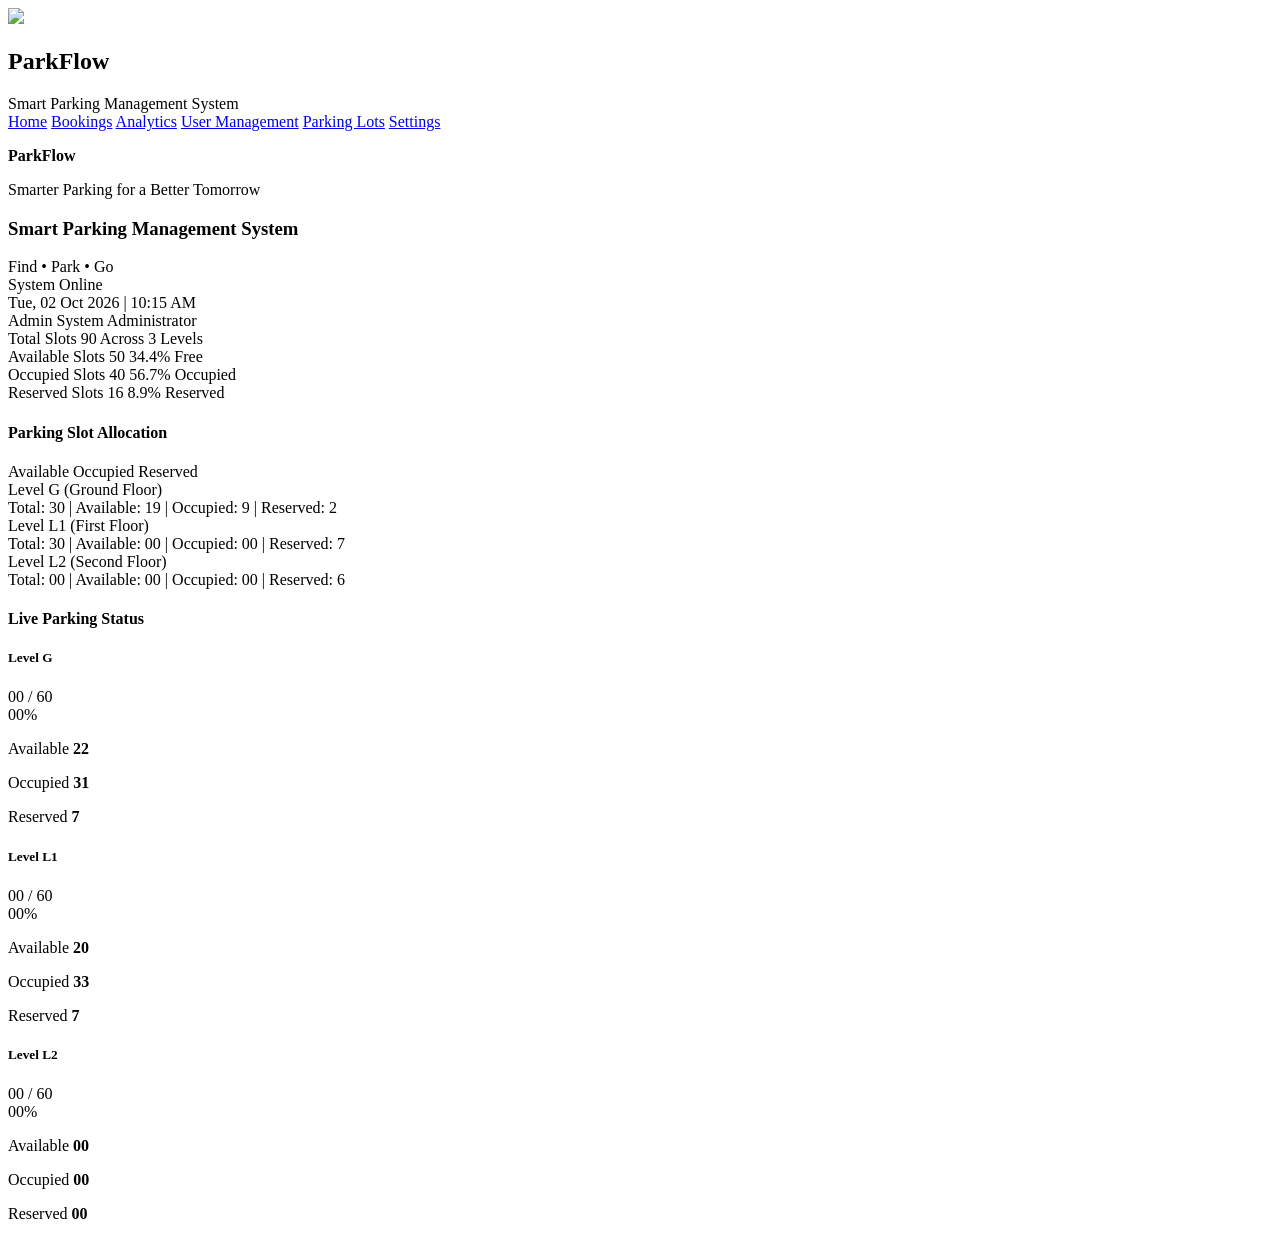
==== index.html @ bdde2ee0 "Update and rename inde.html to index.html" ====
<!DOCTYPE html>
<html lang="en">
<head>
  <meta charset="UTF-8">
  <meta name="viewport" content="width=device-width, initial-scale=1.0">
  <title>ParkFlow - Smart Parking Management System</title>
  <link rel="stylesheet" href="style.css">
  <link rel="stylesheet" href="[https://cdnjs.cloudflare.com/ajax/libs/font-awesome/6.4.0/css/all.min.css](https://cdnjs.cloudflare.com/ajax/libs/font-awesome/6.4.0/css/all.min.css)">
</head>
<body>
  <div class="app-container">
    <!-- Sidebar -->
    <aside class="sidebar">
      <div class="brand">
        <img src="IMG_6766 2.PNG" class="brand-logo-img">
        <div class="brand-text">
          <h2>ParkFlow</h2>
          <span>Smart Parking Management System</span>
        </div>
      </div>

      <nav class="nav-menu">
        <a href="#" class="nav-item active"><i class="fa-solid fa-house"></i> Home</a>
        <a href="#" class="nav-item"><i class="fa-solid fa-calendar-check"></i> Bookings</a>
        <a href="#" class="nav-item"><i class="fa-solid fa-chart-line"></i> Analytics</a>
        <a href="#" class="nav-item"><i class="fa-solid fa-users"></i> User Management</a>
        <a href="#" class="nav-item"><i class="fa-solid fa-square-parking"></i> Parking Lots</a>
        <a href="#" class="nav-item"><i class="fa-solid fa-gear"></i> Settings</a>
      </nav>

      <div class="sidebar-footer">
        <div class="footer-logo"><i class="fa-solid fa-car"></i></div>
        <p><strong>ParkFlow</strong> </p>
        <p class="subtext">Smarter Parking for a Better Tomorrow</p>
      </div>
    </aside>

    <!-- Main Content Area -->
    <main class="main-content">
      <!-- Header -->
      <header class="top-header">
        <div class="header-title">
          <i class="fa-solid fa-location-dot"></i>
          <div>
            <h3>Smart Parking Management System</h3>
            <span>Find • Park • Go</span>
          </div>
        </div>

        <div class="header-right">
          <div class="status-badge"><span class="dot"></span> System Online</div>
          <div class="datetime" id="current-datetime">Tue, 02 Oct 2026 | 10:15 AM</div>
          <div class="user-profile">
            <div class="avatar"><i class="fa-solid fa-user"></i></div>
            <div class="user-info">
              <span class="name">Admin</span>
              <span class="role">System Administrator</span>
            </div>
            <i class="fa-solid fa-chevron-down"></i>
          </div>
        </div>
      </header>

      <!-- Top Summary Cards -->
      <section class="stats-cards">
        <div class="card card-blue">
          <div class="card-icon"><i class="fa-solid fa-square-parking"></i></div>
          <div class="card-info">
            <span class="card-title">Total Slots</span>
            <span class="card-value">90</span>
            <span class="card-subtext">Across 3 Levels</span>
          </div>
        </div>

        <div class="card card-green">
          <div class="card-icon"><i class="fa-solid fa-car"></i></div>
          <div class="card-info">
            <span class="card-title">Available Slots</span>
            <span class="card-value">50</span>
            <span class="card-subtext">34.4% Free</span>
          </div>
        </div>

        <div class="card card-red">
          <div class="card-icon"><i class="fa-solid fa-circle-exclamation"></i></div>
          <div class="card-info">
            <span class="card-title">Occupied Slots</span>
            <span class="card-value">40</span>
            <span class="card-subtext">56.7% Occupied</span>
          </div>
        </div>

        <div class="card card-yellow">
          <div class="card-icon"><i class="fa-solid fa-hourglass-half"></i></div>
          <div class="card-info">
            <span class="card-title">Reserved Slots</span>
            <span class="card-value">16</span>
            <span class="card-subtext">8.9% Reserved</span>
          </div>
        </div>
      </section>

      <!-- Dashboard Grid Body -->
      <section class="dashboard-body">
        <!-- Left: Parking Slots Allocation -->
        <div class="panel slots-panel">
          <div class="panel-header">
            <div class="panel-title">
              <i class="fa-solid fa-layer-group"></i>
              <div>
                <h4>Parking Slot Allocation</h4>
              </div>
            </div>
            <div class="status-legend">
              <span class="legend-item"><span class="legend-color available"></span> Available</span>
              <span class="legend-item"><span class="legend-color occupied"></span> Occupied</span>
              <span class="legend-item"><span class="legend-color reserved"></span> Reserved</span>
            </div>
          </div>

          <!-- Level G -->
          <div class="level-section">
            <div class="level-header">
              <div class="level-badge"><i class="fa-solid fa-parking"></i> Level G <span>(Ground Floor)</span></div>
              <div class="level-meta">Total: 30 | Available: 19 | Occupied: 9 | Reserved: 2</div>
            </div>
            <div class="slots-grid" id="slots-level-g"></div>
          </div>

          <!-- Level L1 -->
          <div class="level-section">
            <div class="level-header">
              <div class="level-badge"><i class="fa-solid fa-parking"></i> Level L1 <span>(First Floor)</span></div>
              <div class="level-meta">Total: 30 | Available: 00 | Occupied: 00 | Reserved: 7</div>
            </div>
            <div class="slots-grid" id="slots-level-l1"></div>
          </div>

          <!-- Level L2 -->
          <div class="level-section">
            <div class="level-header">
              <div class="level-badge"><i class="fa-solid fa-parking"></i> Level L2 <span>(Second Floor)</span></div>
              <div class="level-meta">Total: 00 | Available: 00 | Occupied: 00 | Reserved: 6</div>
            </div>
            <div class="slots-grid" id="slots-level-l2"></div>
          </div>
        </div>

        <!-- Right: Live Parking Status Gauge Panel -->
        <div class="panel live-status-panel">
          <div class="panel-header">
            <div class="panel-title">
              <i class="fa-solid fa-chart-pie"></i>
              <div>
                <h4>Live Parking Status</h4>
              </div>
            </div>
          </div>

          <div class="gauges-container">
            <!-- Level G Gauge -->
            <div class="gauge-card">
              <h5>Level G</h5>
              <span class="gauge-sub">00 / 60</span>
              <div class="circular-progress" style="--percent: 62;">
                <div class="value">00%</div>
              </div>
              <div class="gauge-details">
                <p><span class="dot available"></span> Available <strong>22</strong></p>
                <p><span class="dot occupied"></span> Occupied <strong>31</strong></p>
                <p><span class="dot reserved"></span> Reserved <strong>7</strong></p>
              </div>
            </div>

            <!-- Level L1 Gauge -->
            <div class="gauge-card">
              <h5>Level L1</h5>
              <span class="gauge-sub">00 / 60</span>
              <div class="circular-progress" style="--percent: 67;">
                <div class="value">00%</div>
              </div>
              <div class="gauge-details">
                <p><span class="dot available"></span> Available <strong>20</strong></p>
                <p><span class="dot occupied"></span> Occupied <strong>33</strong></p>
                <p><span class="dot reserved"></span> Reserved <strong>7</strong></p>
              </div>
            </div>

            <!-- Level L2 Gauge -->
            <div class="gauge-card">
              <h5>Level L2</h5>
              <span class="gauge-sub">00 / 60</span>
              <div class="circular-progress" style="--percent: 67;">
                <div class="value">00%</div>
              </div>
              <div class="gauge-details">
                <p><span class="dot available"></span> Available <strong>00</strong></p>
                <p><span class="dot occupied"></span> Occupied <strong>00</strong></p>
                <p><span class="dot reserved"></span> Reserved <strong>00</strong></p>
              </div>
            </div>
          </div>
        </div>
      </section>
    </main>
  </div>

  <script src="script.js"></script>
</body>
</html>
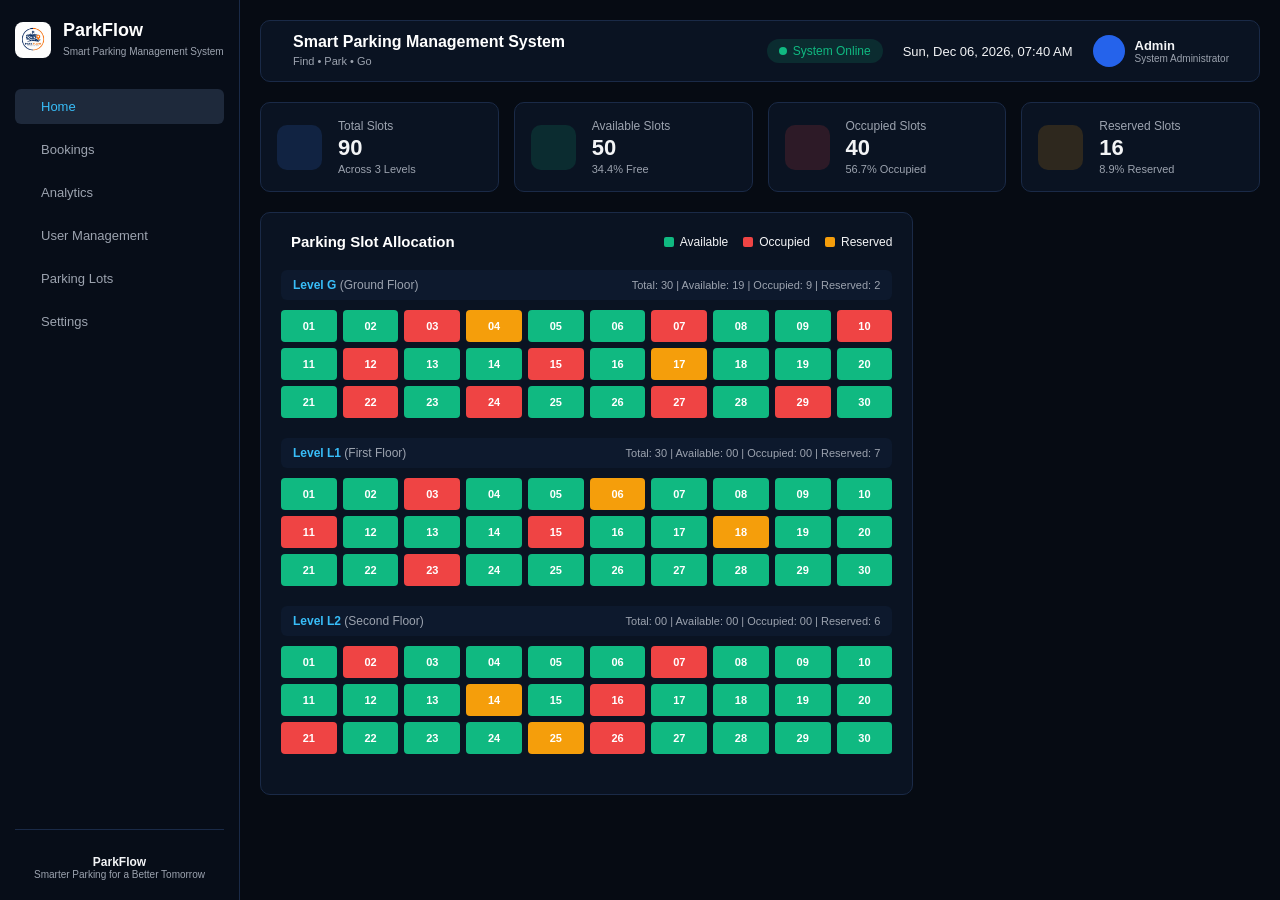
==== commit de45dd61: "Update index.html" ====
--- a/index.html
+++ b/index.html
@@ -147,57 +147,7 @@
         </div>
 
         <!-- Right: Live Parking Status Gauge Panel -->
-        <div class="panel live-status-panel">
-          <div class="panel-header">
-            <div class="panel-title">
-              <i class="fa-solid fa-chart-pie"></i>
-              <div>
-                <h4>Live Parking Status</h4>
-              </div>
-            </div>
-          </div>
-
-          <div class="gauges-container">
-            <!-- Level G Gauge -->
-            <div class="gauge-card">
-              <h5>Level G</h5>
-              <span class="gauge-sub">00 / 60</span>
-              <div class="circular-progress" style="--percent: 62;">
-                <div class="value">00%</div>
-              </div>
-              <div class="gauge-details">
-                <p><span class="dot available"></span> Available <strong>22</strong></p>
-                <p><span class="dot occupied"></span> Occupied <strong>31</strong></p>
-                <p><span class="dot reserved"></span> Reserved <strong>7</strong></p>
-              </div>
-            </div>
-
-            <!-- Level L1 Gauge -->
-            <div class="gauge-card">
-              <h5>Level L1</h5>
-              <span class="gauge-sub">00 / 60</span>
-              <div class="circular-progress" style="--percent: 67;">
-                <div class="value">00%</div>
-              </div>
-              <div class="gauge-details">
-                <p><span class="dot available"></span> Available <strong>20</strong></p>
-                <p><span class="dot occupied"></span> Occupied <strong>33</strong></p>
-                <p><span class="dot reserved"></span> Reserved <strong>7</strong></p>
-              </div>
-            </div>
-
-            <!-- Level L2 Gauge -->
-            <div class="gauge-card">
-              <h5>Level L2</h5>
-              <span class="gauge-sub">00 / 60</span>
-              <div class="circular-progress" style="--percent: 67;">
-                <div class="value">00%</div>
-              </div>
-              <div class="gauge-details">
-                <p><span class="dot available"></span> Available <strong>00</strong></p>
-                <p><span class="dot occupied"></span> Occupied <strong>00</strong></p>
-                <p><span class="dot reserved"></span> Reserved <strong>00</strong></p>
-              </div>
+        
             </div>
           </div>
         </div>
--- a/style.css
+++ b/style.css
@@ -0,0 +1,431 @@
+:root {
+  --bg-main: #060b13;
+  --bg-card: #0a1322;
+  --bg-panel: #0d192d;
+  --border-color: #1a2a47;
+
+  --color-available: #10b981;
+  --color-occupied: #ef4444;
+  --color-reserved: #f59e0b;
+  --color-primary: #3b82f6;
+
+  --text-main: #f3f4f6;
+  --text-muted: #9ca3af;
+}
+
+* {
+  margin: 0;
+  padding: 0;
+  box-sizing: border-box;
+  font-family: 'Segoe UI', Tahoma, Geneva, Verdana, sans-serif;
+}
+
+body {
+  background-color: var(--bg-main);
+  color: var(--text-main);
+  overflow-x: hidden;
+}
+
+.app-container {
+  display: flex;
+  min-height: 100vh;
+}
+
+/* Sidebar */
+.sidebar {
+  width: 240px;
+  background-color: #070d18;
+  border-right: 1px solid var(--border-color);
+  display: flex;
+  flex-direction: column;
+  padding: 20px 15px;
+}
+
+.brand-logo-img{
+    width: 36px;
+    height: 36px;
+    object-fit: contain;
+    border-radius: 8px;
+}
+
+.brand {
+  display: flex;
+  align-items: center;
+  gap: 12px;
+  margin-bottom: 30px;
+}
+
+.brand-icon {
+  width: 36px;
+  height: 36px;
+  background: linear-gradient(135deg, #2563eb, #1d4ed8);
+  border-radius: 8px;
+  display: flex;
+  align-items: center;
+  justify-content: center;
+  font-weight: bold;
+  font-size: 20px;
+}
+
+.brand-text h2 {
+  font-size: 18px;
+  color: #fff;
+}
+
+.brand-text span {
+  font-size: 10px;
+  color: var(--text-muted);
+}
+
+.nav-menu {
+  display: flex;
+  flex-direction: column;
+  gap: 8px;
+  flex: 1;
+}
+
+.nav-item {
+  display: flex;
+  align-items: center;
+  gap: 12px;
+  padding: 10px 14px;
+  color: var(--text-muted);
+  text-decoration: none;
+  border-radius: 6px;
+  font-size: 13px;
+  transition: all 0.2s;
+}
+
+.nav-item:hover, .nav-item.active {
+  background-color: #1e293b;
+  color: #38bdf8;
+}
+
+.sidebar-footer {
+  text-align: center;
+  padding-top: 20px;
+  border-top: 1px solid var(--border-color);
+  font-size: 12px;
+}
+
+.footer-logo {
+  font-size: 24px;
+  color: #38bdf8;
+  margin-bottom: 5px;
+}
+
+.subtext {
+  font-size: 10px;
+  color: var(--text-muted);
+}
+
+/* Main Content */
+.main-content {
+  flex: 1;
+  padding: 20px;
+  display: flex;
+  flex-direction: column;
+  gap: 20px;
+}
+
+/* Top Header */
+.top-header {
+  display: flex;
+  justify-content: space-between;
+  align-items: center;
+  background-color: var(--bg-card);
+  padding: 12px 20px;
+  border-radius: 10px;
+  border: 1px solid var(--border-color);
+}
+
+.header-title {
+  display: flex;
+  align-items: center;
+  gap: 12px;
+  color: #38bdf8;
+}
+
+.header-title h3 {
+  color: #fff;
+  font-size: 16px;
+}
+
+.header-title span {
+  font-size: 11px;
+  color: var(--text-muted);
+}
+
+.header-right {
+  display: flex;
+  align-items: center;
+  gap: 20px;
+  font-size: 13px;
+}
+
+.status-badge {
+  background-color: rgba(16, 185, 129, 0.15);
+  color: var(--color-available);
+  padding: 5px 12px;
+  border-radius: 20px;
+  font-size: 12px;
+  display: flex;
+  align-items: center;
+  gap: 6px;
+}
+
+.status-badge .dot {
+  width: 8px;
+  height: 8px;
+  background-color: var(--color-available);
+  border-radius: 50%;
+}
+
+.user-profile {
+  display: flex;
+  align-items: center;
+  gap: 10px;
+  cursor: pointer;
+}
+
+.avatar {
+  width: 32px;
+  height: 32px;
+  background-color: #2563eb;
+  border-radius: 50%;
+  display: flex;
+  align-items: center;
+  justify-content: center;
+}
+
+.user-info {
+  display: flex;
+  flex-direction: column;
+}
+
+.user-info .name {
+  font-size: 13px;
+  font-weight: 600;
+}
+
+.user-info .role {
+  font-size: 10px;
+  color: var(--text-muted);
+}
+
+/* Top Stat Cards */
+.stats-cards {
+  display: grid;
+  grid-template-columns: repeat(4, 1fr);
+  gap: 15px;
+}
+
+.card {
+  background-color: var(--bg-card);
+  border: 1px solid var(--border-color);
+  padding: 16px;
+  border-radius: 10px;
+  display: flex;
+  align-items: center;
+  gap: 16px;
+}
+
+.card-icon {
+  width: 45px;
+  height: 45px;
+  border-radius: 10px;
+  display: flex;
+  align-items: center;
+  justify-content: center;
+  font-size: 20px;
+}
+
+.card-blue .card-icon { background: rgba(59, 130, 246, 0.15); color: #3b82f6; }
+.card-green .card-icon { background: rgba(16, 185, 129, 0.15); color: #10b981; }
+.card-red .card-icon { background: rgba(239, 68, 68, 0.15); color: #ef4444; }
+.card-yellow .card-icon { background: rgba(245, 158, 11, 0.15); color: #f59e0b; }
+
+.card-info {
+  display: flex;
+  flex-direction: column;
+}
+
+.card-title { font-size: 12px; color: var(--text-muted); }
+.card-value { font-size: 22px; font-weight: bold; margin: 2px 0; }
+.card-subtext { font-size: 11px; color: var(--text-muted); }
+
+/* Dashboard Body */
+.dashboard-body {
+  display: grid;
+  grid-template-columns: 2fr 1fr;
+  gap: 20px;
+}
+
+.panel {
+  background-color: var(--bg-card);
+  border: 1px solid var(--border-color);
+  border-radius: 10px;
+  padding: 20px;
+}
+
+.panel-header {
+  display: flex;
+  justify-content: space-between;
+  align-items: center;
+  margin-bottom: 20px;
+}
+
+.panel-title {
+  display: flex;
+  align-items: center;
+  gap: 10px;
+  color: #38bdf8;
+}
+
+.panel-title h4 { color: #fff; font-size: 15px; }
+.panel-title span { font-size: 11px; color: var(--text-muted); }
+
+/* Status Legend */
+.status-legend {
+  display: flex;
+  gap: 15px;
+  font-size: 12px;
+}
+
+.legend-item {
+  display: flex;
+  align-items: center;
+  gap: 6px;
+}
+
+.legend-color {
+  width: 10px;
+  height: 10px;
+  border-radius: 2px;
+}
+
+.legend-color.available, .dot.available { background-color: var(--color-available); }
+.legend-color.occupied, .dot.occupied { background-color: var(--color-occupied); }
+.legend-color.reserved, .dot.reserved { background-color: var(--color-reserved); }
+
+/* Level Section */
+.level-section {
+  margin-bottom: 20px;
+}
+
+.level-header {
+  display: flex;
+  justify-content: space-between;
+  align-items: center;
+  background: var(--bg-panel);
+  padding: 8px 12px;
+  border-radius: 6px;
+  margin-bottom: 10px;
+  font-size: 12px;
+}
+
+.level-badge {
+  font-weight: bold;
+  color: #38bdf8;
+}
+
+.level-badge span {
+  font-weight: normal;
+  color: var(--text-muted);
+}
+
+.level-meta {
+  color: var(--text-muted);
+  font-size: 11px;
+}
+
+/* Grid Layout for Slots */
+.slots-grid {
+  display: grid;
+  grid-template-columns: repeat(10, 1fr);
+  gap: 6px;
+}
+
+.slot {
+  height: 32px;
+  border-radius: 4px;
+  display: flex;
+  align-items: center;
+  justify-content: center;
+  font-size: 11px;
+  font-weight: 600;
+  color: #fff;
+  cursor: pointer;
+  transition: transform 0.1s;
+}
+
+.slot:hover {
+  transform: scale(1.08);
+}
+
+.slot.available { background-color: var(--color-available); }
+.slot.occupied { background-color: var(--color-occupied); }
+.slot.reserved { background-color: var(--color-reserved); }
+
+/* Circular Gauges Panel */
+.gauges-container {
+  display: flex;
+  flex-direction: column;
+  gap: 20px;
+}
+
+.gauge-card {
+  background-color: var(--bg-panel);
+  border: 1px solid var(--border-color);
+  padding: 15px;
+  border-radius: 8px;
+  text-align: center;
+}
+
+.gauge-card h5 { font-size: 14px; margin-bottom: 2px; }
+.gauge-sub { font-size: 11px; color: var(--text-muted); }
+
+.circular-progress {
+  width: 90px;
+  height: 90px;
+  border-radius: 50%;
+  background: conic-gradient(#06b6d4 calc(var(--percent) * 1%), #1e293b 0deg);
+  display: flex;
+  align-items: center;
+  justify-content: center;
+  margin: 15px auto;
+  position: relative;
+}
+
+.circular-progress::before {
+  content: "";
+  position: absolute;
+  width: 70px;
+  height: 70px;
+  border-radius: 50%;
+  background-color: var(--bg-panel);
+}
+
+.circular-progress .value {
+  position: relative;
+  font-size: 16px;
+  font-weight: bold;
+}
+
+.gauge-details {
+  display: flex;
+  justify-content: space-around;
+  font-size: 11px;
+  color: var(--text-muted);
+  margin-top: 10px;
+}
+
+.gauge-details p {
+  display: flex;
+  align-items: center;
+  gap: 4px;
+}
+
+.gauge-details strong {
+  color: #fff;
+}
